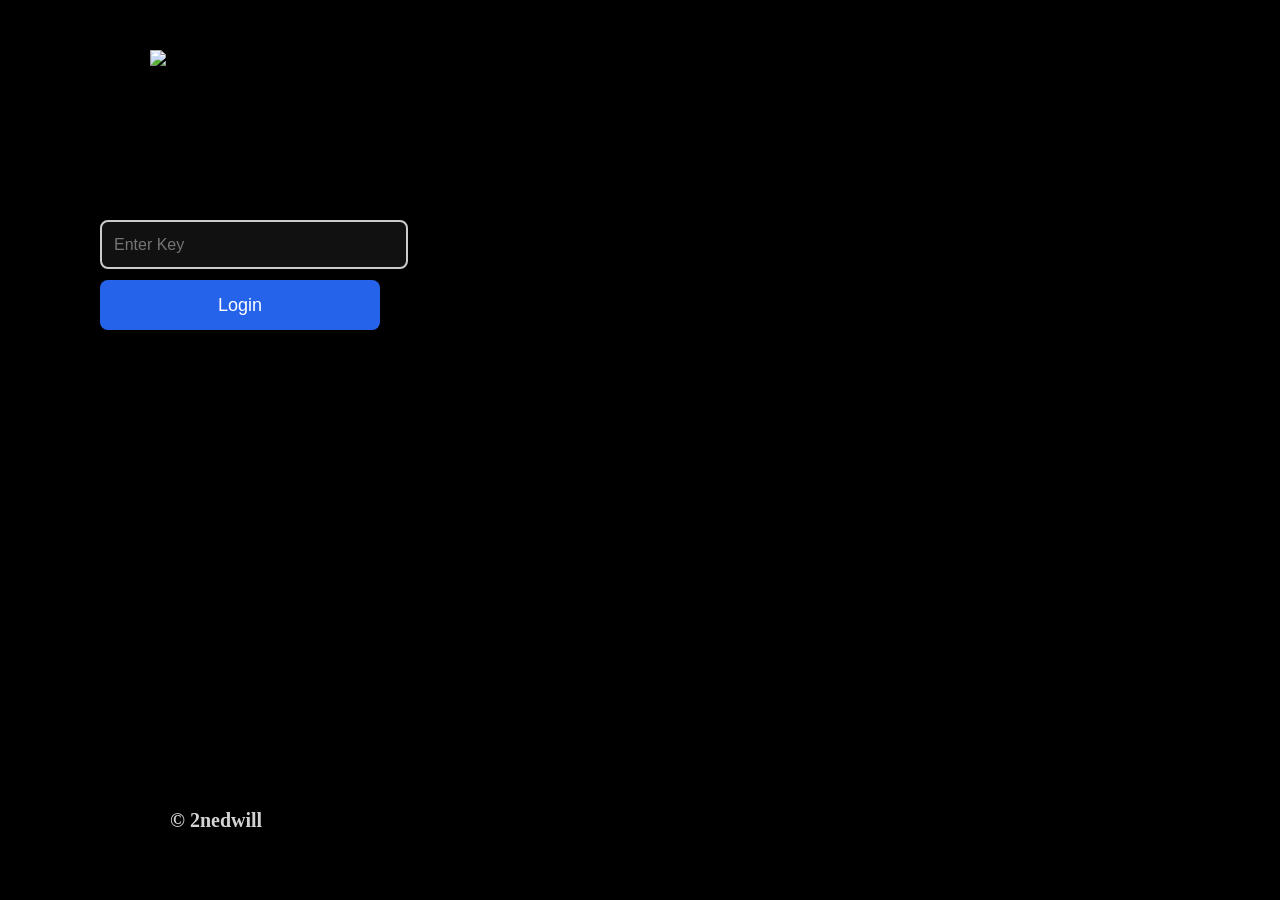
==== index.html @ afe7468e "login" ====
<!DOCTYPE html>
<html>
<head>
  <title>buat website</title>
  <style>
    /* Tambahan: warna teks input biar kelihatan di latar hitam */
    input {
      background: #111;
      color: white;
    }
  </style>
</head>
<body style="background-color: black; margin: 0;">

<!-- LOGO — TIDAK DIUBAH -->
<img 
  src="assets/images/logo.jpg" 
  alt="Logo"
  style="
    position: absolute;
    left: 150px;
    top: 50px;
    width: 150px;
    height: 150px;
    object-fit: contain;
  "
>

<!-- INPUT — TIDAK DIUBAH, cuma tambah id="inputKey" -->
<input 
  type="text"
  id="inputKey"
  placeholder="Enter Key"
  style="
    position: absolute;
    left: 100px;
    top: 220px;
    width: 280px;
    height: 45px;
    font-size: 16px;
    padding: 0 12px;
    border: 2px solid #ccc;
    border-radius: 8px;
    outline: none;
  "
>

<!-- BUTTON — TIDAK DIUBAH, cuma tambah onclick="cekKey()" -->
<button 
  type="button"
  onclick="cekKey()"
  style="
    position: absolute;
    left: 100px;
    top: 280px;
    width: 280px;
    height: 50px;
    font-size: 18px;
    background: #2563eb;
    color: white;
    border: none;
    border-radius: 8px;
    cursor: pointer;
  "
>
  Login
</button>

<!-- PESAN SALAH — TAMBAHAN BARU -->
<div 
  id="pesanSalah"
  style="
    position: absolute;
    left: 100px;
    top: 345px;
    color: #ff4d4d;
    font-size: 14px;
    display: none;
  "
>
 Key Wrong
</div>

<!-- FOOTER — TIDAK DIUBAH -->
<div 
  style="
    position: absolute;
    left: 170px;
    top: 800px;
    width: 250px;
    height: 40px;
    font-size: 20px;
    color: #D3D3D3;
    font-weight: bold;
    text-align: left;
    line-height: 40px;
  "
>
  © 2nedwill 
</div>

<!-- ============================================== -->
<!-- ✅ TAMBAHAN: JAVASCRIPT CEK KODE — TIDAK MENGUBAH YANG LAIN -->
<!-- ============================================== -->
<script>
// ============== UBAH KODE DI SINI ==============
const KODE_BENAR = "rangga"; // ← Ganti jadi kode kamu!
// ================================================

function cekKey() {
  const inputUser = document.getElementById('inputKey').value.trim();
  const pesanSalah = document.getElementById('pesanSalah');

  if (inputUser === KODE_BENAR) {
    // ✅ Benar → ke splash.html
    window.location.href = "splash.html";
  } else {
    // ❌ Salah → tampilkan pesan
    pesanSalah.style.display = 'block';
    setTimeout(() => {
      pesanSalah.style.display = 'none';
    }, 3000);
  }
}

// Bisa tekan Enter di keyboard
document.getElementById('inputKey').addEventListener('keypress', function(e) {
  if (e.key === 'Enter') cekKey();
});
</script>

</body>
</html>
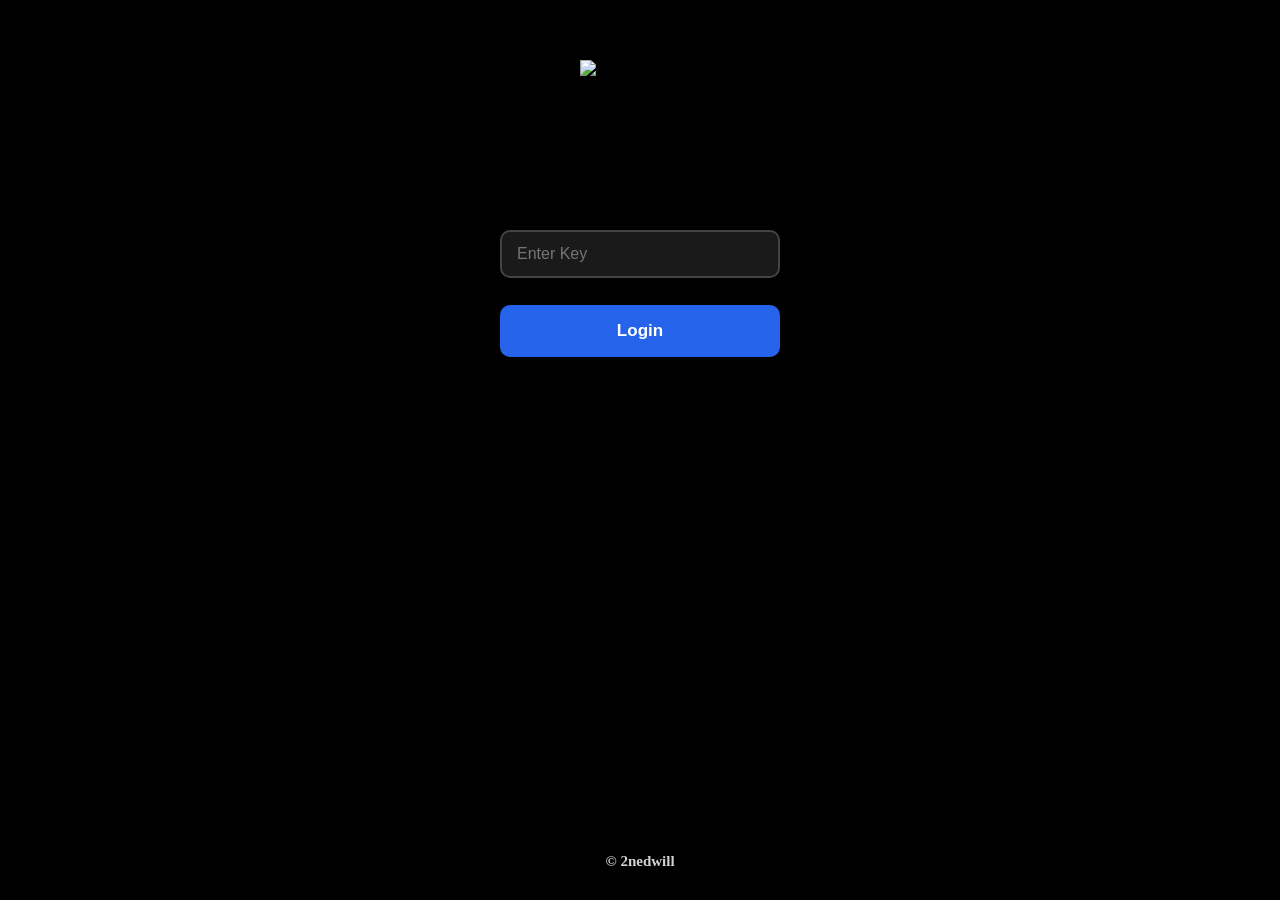
==== commit 476dc9ae: "login" ====
--- a/index.html
+++ b/index.html
@@ -2,120 +2,131 @@
 <html>
 <head>
   <title>buat website</title>
+  <meta charset="UTF-8">
+  <meta name="viewport" content="width=device-width, initial-scale=1.0, maximum-scale=1.0, user-scalable=no">
   <style>
-    /* Tambahan: warna teks input biar kelihatan di latar hitam */
+    * { margin: 0; padding: 0; box-sizing: border-box; }
+    html, body {
+      width: 100%;
+      height: 100%;
+      overflow: hidden;
+    }
     input {
       background: #111;
       color: white;
     }
   </style>
 </head>
-<body style="background-color: black; margin: 0;">
+<body style="background-color: black; margin: 0; width: 100%; height: 100%; position: relative;">
 
-<!-- LOGO — TIDAK DIUBAH -->
+<!-- LOGO — DIPERBAIKI POSISI TENGAH ATAS -->
 <img 
   src="assets/images/logo.jpg" 
   alt="Logo"
   style="
     position: absolute;
-    left: 150px;
-    top: 50px;
-    width: 150px;
-    height: 150px;
+    left: 50%;
+    top: 60px;
+    transform: translateX(-50%);
+    width: 120px;
+    height: 120px;
     object-fit: contain;
   "
 >
 
-<!-- INPUT — TIDAK DIUBAH, cuma tambah id="inputKey" -->
+<!-- INPUT — TENGAH, UKURAN RAPI -->
 <input 
   type="text"
   id="inputKey"
   placeholder="Enter Key"
   style="
     position: absolute;
-    left: 100px;
-    top: 220px;
+    left: 50%;
+    top: 230px;
+    transform: translateX(-50%);
     width: 280px;
-    height: 45px;
+    height: 48px;
     font-size: 16px;
-    padding: 0 12px;
-    border: 2px solid #ccc;
-    border-radius: 8px;
+    padding: 0 15px;
+    border: 2px solid #444;
+    border-radius: 10px;
     outline: none;
+    background: #1a1a1a;
+    color: white;
   "
 >
 
-<!-- BUTTON — TIDAK DIUBAH, cuma tambah onclick="cekKey()" -->
+<!-- BUTTON — TENGAH, UKURAN PAS -->
 <button 
   type="button"
   onclick="cekKey()"
   style="
     position: absolute;
-    left: 100px;
-    top: 280px;
+    left: 50%;
+    top: 305px;
+    transform: translateX(-50%);
     width: 280px;
-    height: 50px;
-    font-size: 18px;
+    height: 52px;
+    font-size: 17px;
     background: #2563eb;
     color: white;
     border: none;
-    border-radius: 8px;
+    border-radius: 10px;
     cursor: pointer;
+    font-weight: 600;
+    transition: transform 0.15s;
   "
+  onmousedown="this.style.transform='translateX(-50%) scale(0.97)'"
+  onmouseup="this.style.transform='translateX(-50%) scale(1)'"
+  onmouseout="this.style.transform='translateX(-50%) scale(1)'"
 >
   Login
 </button>
 
-<!-- PESAN SALAH — TAMBAHAN BARU -->
+<!-- PESAN SALAH — TENGAH -->
 <div 
   id="pesanSalah"
   style="
     position: absolute;
-    left: 100px;
-    top: 345px;
+    left: 50%;
+    top: 375px;
+    transform: translateX(-50%);
     color: #ff4d4d;
     font-size: 14px;
     display: none;
+    text-align: center;
   "
 >
- Key Wrong
+  Key Wrong
 </div>
 
-<!-- FOOTER — TIDAK DIUBAH -->
+<!-- FOOTER — TENGAH BAWAH -->
 <div 
   style="
     position: absolute;
-    left: 170px;
-    top: 800px;
-    width: 250px;
-    height: 40px;
-    font-size: 20px;
+    left: 50%;
+    bottom: 30px;
+    transform: translateX(-50%);
+    font-size: 15px;
     color: #D3D3D3;
     font-weight: bold;
-    text-align: left;
-    line-height: 40px;
+    text-align: center;
   "
 >
   © 2nedwill 
 </div>
 
-<!-- ============================================== -->
-<!-- ✅ TAMBAHAN: JAVASCRIPT CEK KODE — TIDAK MENGUBAH YANG LAIN -->
-<!-- ============================================== -->
+<!-- JAVASCRIPT — TETAP SAMA PERSIS -->
 <script>
-// ============== UBAH KODE DI SINI ==============
-const KODE_BENAR = "rangga"; // ← Ganti jadi kode kamu!
-// ================================================
+const KODE_BENAR = "rangga";
 
 function cekKey() {
   const inputUser = document.getElementById('inputKey').value.trim();
   const pesanSalah = document.getElementById('pesanSalah');
 
   if (inputUser === KODE_BENAR) {
-    // ✅ Benar → ke splash.html
     window.location.href = "splash.html";
   } else {
-    // ❌ Salah → tampilkan pesan
     pesanSalah.style.display = 'block';
     setTimeout(() => {
       pesanSalah.style.display = 'none';
@@ -123,7 +134,6 @@
   }
 }
 
-// Bisa tekan Enter di keyboard
 document.getElementById('inputKey').addEventListener('keypress', function(e) {
   if (e.key === 'Enter') cekKey();
 });
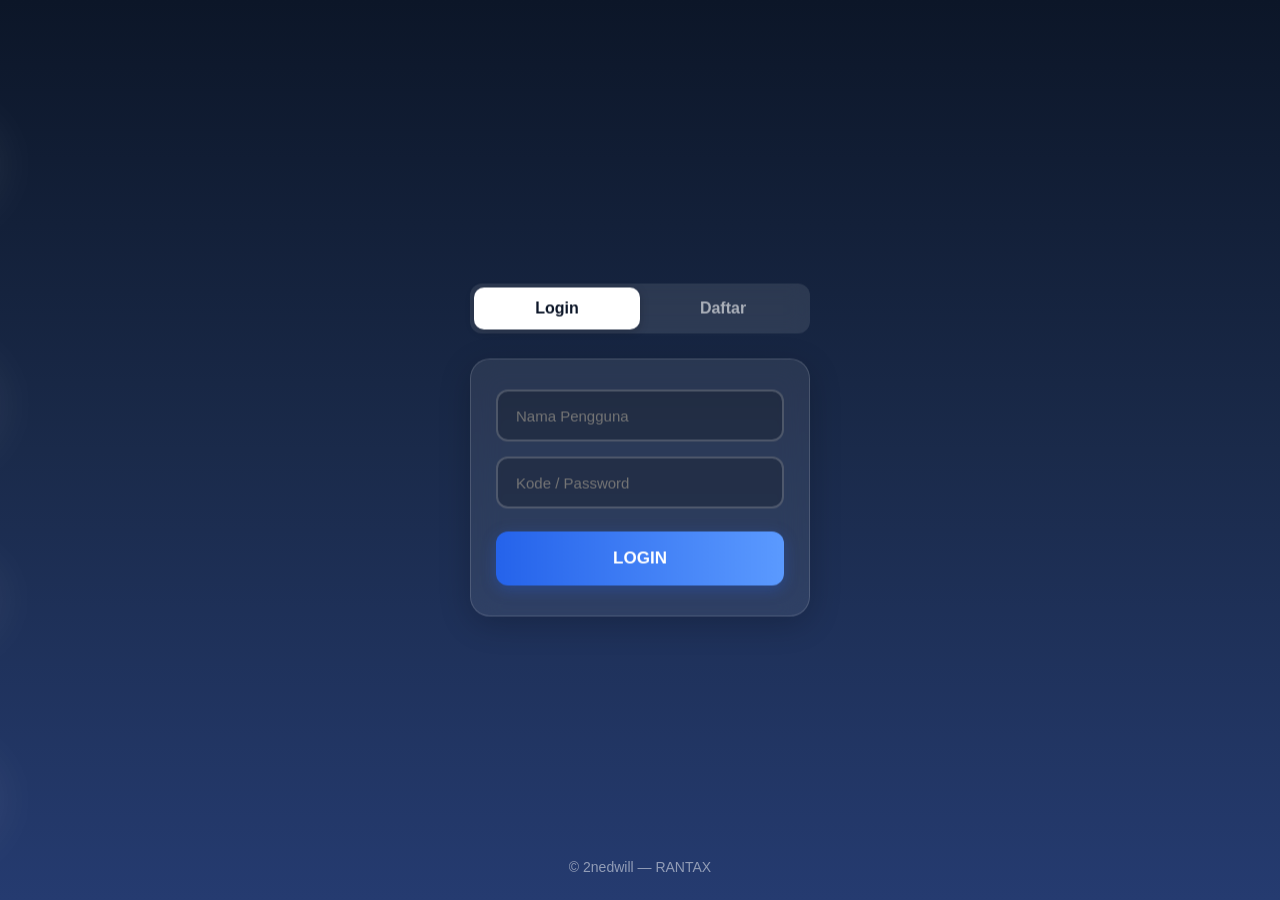
==== commit 26c97a81: "login" ====
--- a/index.html
+++ b/index.html
@@ -1,142 +1,228 @@
 <!DOCTYPE html>
 <html>
 <head>
-  <title>buat website</title>
+  <title>RANTAX — Login & Daftar</title>
   <meta charset="UTF-8">
   <meta name="viewport" content="width=device-width, initial-scale=1.0, maximum-scale=1.0, user-scalable=no">
   <style>
-    * { margin: 0; padding: 0; box-sizing: border-box; }
-    html, body {
-      width: 100%;
-      height: 100%;
-      overflow: hidden;
-    }
-    input {
-      background: #111;
-      color: white;
+    * { margin: 0; padding: 0; box-sizing: border-box; font-family: sans-serif; }
+    html, body { width: 100%; height: 100%; overflow: hidden; position: relative; }
+
+    /* ===== LATAR BELAKANG — AWAN BERGERAK ===== */
+    .awan-latar {
+      position: fixed; top: 0; left: 0; width: 100%; height: 100%;
+      background: linear-gradient(180deg, #0c1628 0%, #1a2a4a 50%, #253b70 100%);
+      z-index: 0;
+    }
+    .awan {
+      position: absolute; background: rgba(255,255,255,0.08);
+      border-radius: 50%; filter: blur(25px);
+      animation: gerakAwan linear infinite;
+    }
+    .awan:nth-child(1) { width: 300px; height: 150px; top: 10%; left: -300px; animation-duration: 25s; }
+    .awan:nth-child(2) { width: 400px; height: 180px; top: 35%; left: -400px; animation-duration: 35s; animation-delay: 5s; }
+    .awan:nth-child(3) { width: 250px; height: 120px; top: 60%; left: -250px; animation-duration: 20s; animation-delay: 10s; }
+    .awan:nth-child(4) { width: 350px; height: 160px; top: 80%; left: -350px; animation-duration: 30s; animation-delay: 15s; }
+    @keyframes gerakAwan {
+      0% { transform: translateX(0); }
+      100% { transform: translateX(calc(100vw + 500px)); }
+    }
+
+    /* ===== KOTAK UTAMA ===== */
+    .container {
+      position: absolute; left: 50%; top: 50%;
+      transform: translate(-50%, -50%); width: 340px; z-index: 10;
+    }
+
+    /* ===== TAB NAVIGASI ===== */
+    .tab-wrapper {
+      display: flex; background: rgba(255,255,255,0.1);
+      border-radius: 12px; margin-bottom: 25px; padding: 4px;
+      backdrop-filter: blur(10px);
+    }
+    .tab-btn {
+      flex: 1; padding: 12px; text-align: center;
+      color: rgba(255,255,255,0.6); font-size: 16px; font-weight: 600;
+      border-radius: 10px; cursor: pointer; transition: all 0.3s ease;
+      border: none; background: transparent;
+    }
+    .tab-btn.active { background: white; color: #0c1628; box-shadow: 0 2px 10px rgba(0,0,0,0.2); }
+    .tab-btn:active { transform: scale(0.96); }
+
+    /* ===== FORM ===== */
+    .form-box {
+      background: rgba(255,255,255,0.08); border-radius: 20px;
+      padding: 30px 25px; backdrop-filter: blur(15px);
+      border: 1px solid rgba(255,255,255,0.15);
+      box-shadow: 0 8px 32px rgba(0,0,0,0.2);
+    }
+    .form { display: none; animation: masuk 0.3s ease; }
+    .form.active { display: block; }
+    @keyframes masuk {
+      from { opacity: 0; transform: translateY(10px); }
+      to { opacity: 1; transform: translateY(0); }
+    }
+
+    /* ===== TOMBOL BACK ===== */
+    .btn-back {
+      position: absolute; top: -5px; left: -5px;
+      background: rgba(255,255,255,0.1); border: none; color: white;
+      width: 36px; height: 36px; border-radius: 50%; font-size: 18px;
+      cursor: pointer; display: none; align-items: center; justify-content: center;
+      transition: all 0.2s;
+    }
+    .btn-back.show { display: flex; }
+    .btn-back:active { transform: scale(0.9); background: rgba(255,255,255,0.2); }
+
+    /* ===== INPUT ===== */
+    .input-field {
+      width: 100%; height: 52px; margin-bottom: 15px;
+      padding: 0 18px; border: 2px solid rgba(255,255,255,0.2);
+      border-radius: 12px; background: rgba(0,0,0,0.2);
+      color: white; font-size: 15px; outline: none;
+      transition: all 0.25s;
+    }
+    .input-field:focus { border-color: #5b9aff; background: rgba(91,154,255,0.1); }
+
+    /* ===== TOMBOL UTAMA ===== */
+    .btn-action {
+      width: 100%; height: 54px; margin-top: 8px; border: none;
+      border-radius: 12px; font-size: 17px; font-weight: 700;
+      color: white; background: linear-gradient(90deg, #2563eb, #5b9aff);
+      cursor: pointer; transition: all 0.15s ease;
+      box-shadow: 0 4px 15px rgba(37,99,235,0.3);
+    }
+    .btn-action:active { transform: scale(0.97); box-shadow: 0 2px 8px rgba(37,99,235,0.2); }
+
+    /* ===== PESAN ===== */
+    .pesan { margin-top: 15px; font-size: 14px; text-align: center; display: none; }
+    .pesan.salah { color: #ff6b6b; display: block; }
+    .pesan.benar { color: #4ade80; display: block; }
+
+    /* ===== FOOTER ===== */
+    .footer {
+      position: absolute; left: 50%; bottom: 25px;
+      transform: translateX(-50%); font-size: 14px;
+      color: rgba(255,255,255,0.5); z-index: 10;
     }
   </style>
 </head>
-<body style="background-color: black; margin: 0; width: 100%; height: 100%; position: relative;">
-
-<!-- LOGO — DIPERBAIKI POSISI TENGAH ATAS -->
-<img 
-  src="assets/images/logo.jpg" 
-  alt="Logo"
-  style="
-    position: absolute;
-    left: 50%;
-    top: 60px;
-    transform: translateX(-50%);
-    width: 120px;
-    height: 120px;
-    object-fit: contain;
-  "
->
-
-<!-- INPUT — TENGAH, UKURAN RAPI -->
-<input 
-  type="text"
-  id="inputKey"
-  placeholder="Enter Key"
-  style="
-    position: absolute;
-    left: 50%;
-    top: 230px;
-    transform: translateX(-50%);
-    width: 280px;
-    height: 48px;
-    font-size: 16px;
-    padding: 0 15px;
-    border: 2px solid #444;
-    border-radius: 10px;
-    outline: none;
-    background: #1a1a1a;
-    color: white;
-  "
->
-
-<!-- BUTTON — TENGAH, UKURAN PAS -->
-<button 
-  type="button"
-  onclick="cekKey()"
-  style="
-    position: absolute;
-    left: 50%;
-    top: 305px;
-    transform: translateX(-50%);
-    width: 280px;
-    height: 52px;
-    font-size: 17px;
-    background: #2563eb;
-    color: white;
-    border: none;
-    border-radius: 10px;
-    cursor: pointer;
-    font-weight: 600;
-    transition: transform 0.15s;
-  "
-  onmousedown="this.style.transform='translateX(-50%) scale(0.97)'"
-  onmouseup="this.style.transform='translateX(-50%) scale(1)'"
-  onmouseout="this.style.transform='translateX(-50%) scale(1)'"
->
-  Login
-</button>
-
-<!-- PESAN SALAH — TENGAH -->
-<div 
-  id="pesanSalah"
-  style="
-    position: absolute;
-    left: 50%;
-    top: 375px;
-    transform: translateX(-50%);
-    color: #ff4d4d;
-    font-size: 14px;
-    display: none;
-    text-align: center;
-  "
->
-  Key Wrong
+<body>
+
+<div class="awan-latar">
+  <div class="awan"></div><div class="awan"></div><div class="awan"></div><div class="awan"></div>
 </div>
 
-<!-- FOOTER — TENGAH BAWAH -->
-<div 
-  style="
-    position: absolute;
-    left: 50%;
-    bottom: 30px;
-    transform: translateX(-50%);
-    font-size: 15px;
-    color: #D3D3D3;
-    font-weight: bold;
-    text-align: center;
-  "
->
-  © 2nedwill 
+<div class="container">
+  <div class="tab-wrapper">
+    <button class="tab-btn active" onclick="bukaTab('login')" id="tabLogin">Login</button>
+    <button class="tab-btn" onclick="bukaTab('daftar')" id="tabDaftar">Daftar</button>
+  </div>
+
+  <div class="form-box" style="position: relative;">
+    <button class="btn-back" id="btnBack" onclick="kembaliKeTab()">←</button>
+
+    <div class="form active" id="formLogin">
+      <input type="text" id="inputKey" placeholder="Nama Pengguna" class="input-field">
+      <input type="password" id="inputPass" placeholder="Kode / Password" class="input-field">
+      <button class="btn-action" onclick="cekKey()">LOGIN</button>
+      <div class="pesan" id="pesanLogin"></div>
+    </div>
+
+    <div class="form" id="formDaftar">
+      <input type="text" id="userDaftar" placeholder="Username Baru" class="input-field">
+      <input type="password" id="passDaftar" placeholder="Kode Baru" class="input-field">
+      <button class="btn-action" onclick="simpanAkun()">DAFTAR</button>
+      <div class="pesan" id="pesanDaftar"></div>
+    </div>
+  </div>
 </div>
 
-<!-- JAVASCRIPT — TETAP SAMA PERSIS -->
+<div class="footer">© 2nedwill — RANTAX</div>
+
 <script>
-const KODE_BENAR = "rangga";
-
+const KODE_ADMIN = "rangga";
+const NAMA_ADMIN = "rangga";
+
+// Baca akun tersimpan
+function bacaAkun() {
+  const data = localStorage.getItem('akunRantax');
+  return data ? JSON.parse(data) : { username: "", kode: "" };
+}
+// Simpan akun
+function simpanDataAkun(user, kode) {
+  localStorage.setItem('akunRantax', JSON.stringify({ username: user, kode: kode }));
+}
+
+function bukaTab(namaTab) {
+  document.querySelectorAll('.tab-btn').forEach(t => t.classList.remove('active'));
+  document.querySelectorAll('.form').forEach(f => f.classList.remove('active'));
+  document.getElementById('btnBack').classList.remove('show');
+  if (namaTab === 'login') {
+    document.getElementById('tabLogin').classList.add('active');
+    document.getElementById('formLogin').classList.add('active');
+  } else {
+    document.getElementById('tabDaftar').classList.add('active');
+    document.getElementById('formDaftar').classList.add('active');
+    document.getElementById('btnBack').classList.add('show');
+  }
+  hilangkanPesan();
+}
+function kembaliKeTab() { bukaTab('login'); }
+
+// CEK LOGIN → SIMPAN NAMA → KE SPLASH.HTML
 function cekKey() {
-  const inputUser = document.getElementById('inputKey').value.trim();
-  const pesanSalah = document.getElementById('pesanSalah');
-
-  if (inputUser === KODE_BENAR) {
-    window.location.href = "splash.html";
+  const namaUser = document.getElementById('inputKey').value.trim();
+  const kodeUser = document.getElementById('inputPass').value.trim();
+  const pesan = document.getElementById('pesanLogin');
+  const akunTersimpan = bacaAkun();
+
+  const loginBerhasil = 
+    (namaUser === NAMA_ADMIN && kodeUser === KODE_ADMIN) || 
+    (akunTersimpan.username && namaUser === akunTersimpan.username && kodeUser === akunTersimpan.kode);
+
+  if (loginBerhasil) {
+    localStorage.setItem('namaAkun', namaUser); // ← SIMPAN NAMA UNTUK DASHBOARD
+    pesan.className = 'pesan benar';
+    pesan.textContent = '✅ Berhasil Masuk!';
+    setTimeout(() => {
+      window.location.href = "splash.html"; // ← KE SPLASH DULU
+    }, 1000);
   } else {
-    pesanSalah.style.display = 'block';
-    setTimeout(() => {
-      pesanSalah.style.display = 'none';
-    }, 3000);
+    pesan.className = 'pesan salah';
+    pesan.textContent = '❌ Nama atau Kode Salah!';
+    setTimeout(() => pesan.classList.remove('salah'), 3000);
   }
 }
 
-document.getElementById('inputKey').addEventListener('keypress', function(e) {
-  if (e.key === 'Enter') cekKey();
-});
+// DAFTAR AKUN BARU
+function simpanAkun() {
+  const user = document.getElementById('userDaftar').value.trim();
+  const kode = document.getElementById('passDaftar').value.trim();
+  const pesan = document.getElementById('pesanDaftar');
+
+  if (!user || !kode) { pesan.className = 'pesan salah'; pesan.textContent = '❌ Isi semua kolom!'; return; }
+  if (user.length < 2) { pesan.className = 'pesan salah'; pesan.textContent = '❌ Nama minimal 2 karakter!'; return; }
+  if (kode.length < 3) { pesan.className = 'pesan salah'; pesan.textContent = '❌ Kode minimal 3 karakter!'; return; }
+  if (user.toLowerCase() === NAMA_ADMIN.toLowerCase()) { pesan.className = 'pesan salah'; pesan.textContent = '❌ Nama ini sudah dipakai!'; return; }
+
+  simpanDataAkun(user, kode);
+  pesan.className = 'pesan benar';
+  pesan.textContent = '✅ Berhasil Daftar! Silakan Login.';
+  setTimeout(() => {
+    document.getElementById('userDaftar').value = '';
+    document.getElementById('passDaftar').value = '';
+    bukaTab('login');
+  }, 1500);
+}
+
+function hilangkanPesan() {
+  document.querySelectorAll('.pesan').forEach(p => { p.classList.remove('salah', 'benar'); p.textContent = ''; });
+}
+
+// Enter untuk login
+document.getElementById('inputKey').addEventListener('keypress', e => { if (e.key === 'Enter') document.getElementById('inputPass').focus(); });
+document.getElementById('inputPass').addEventListener('keypress', e => { if (e.key === 'Enter') cekKey(); });
 </script>
 
 </body>
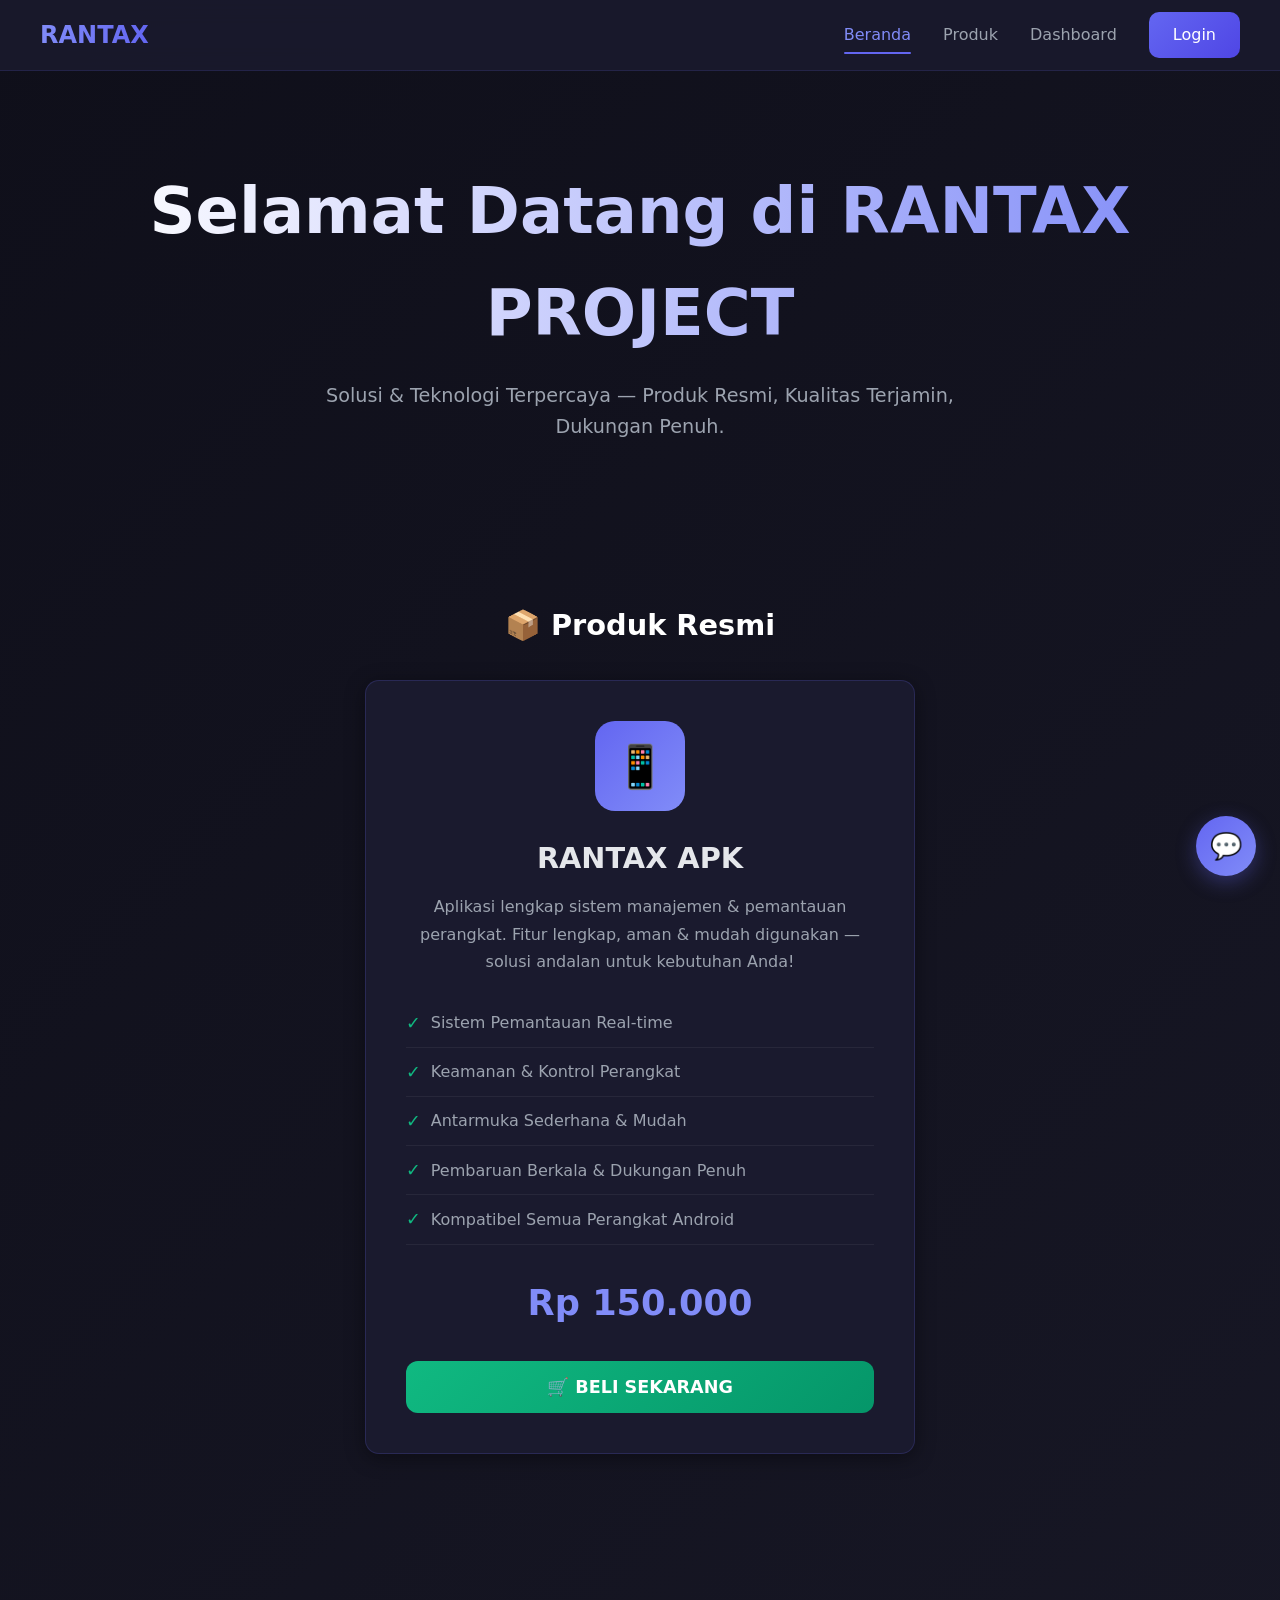
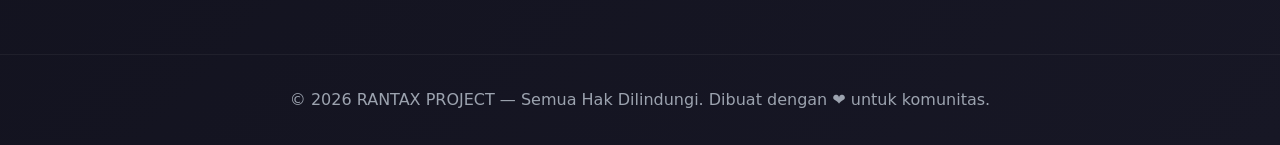
==== commit 66cf6558: "index.html" ====
--- a/index.html
+++ b/index.html
@@ -1,229 +1,161 @@
 <!DOCTYPE html>
-<html>
+<html lang="id">
 <head>
-  <title>RANTAX — Login & Daftar</title>
   <meta charset="UTF-8">
-  <meta name="viewport" content="width=device-width, initial-scale=1.0, maximum-scale=1.0, user-scalable=no">
-  <style>
-    * { margin: 0; padding: 0; box-sizing: border-box; font-family: sans-serif; }
-    html, body { width: 100%; height: 100%; overflow: hidden; position: relative; }
-
-    /* ===== LATAR BELAKANG — AWAN BERGERAK ===== */
-    .awan-latar {
-      position: fixed; top: 0; left: 0; width: 100%; height: 100%;
-      background: linear-gradient(180deg, #0c1628 0%, #1a2a4a 50%, #253b70 100%);
-      z-index: 0;
-    }
-    .awan {
-      position: absolute; background: rgba(255,255,255,0.08);
-      border-radius: 50%; filter: blur(25px);
-      animation: gerakAwan linear infinite;
-    }
-    .awan:nth-child(1) { width: 300px; height: 150px; top: 10%; left: -300px; animation-duration: 25s; }
-    .awan:nth-child(2) { width: 400px; height: 180px; top: 35%; left: -400px; animation-duration: 35s; animation-delay: 5s; }
-    .awan:nth-child(3) { width: 250px; height: 120px; top: 60%; left: -250px; animation-duration: 20s; animation-delay: 10s; }
-    .awan:nth-child(4) { width: 350px; height: 160px; top: 80%; left: -350px; animation-duration: 30s; animation-delay: 15s; }
-    @keyframes gerakAwan {
-      0% { transform: translateX(0); }
-      100% { transform: translateX(calc(100vw + 500px)); }
-    }
-
-    /* ===== KOTAK UTAMA ===== */
-    .container {
-      position: absolute; left: 50%; top: 50%;
-      transform: translate(-50%, -50%); width: 340px; z-index: 10;
-    }
-
-    /* ===== TAB NAVIGASI ===== */
-    .tab-wrapper {
-      display: flex; background: rgba(255,255,255,0.1);
-      border-radius: 12px; margin-bottom: 25px; padding: 4px;
-      backdrop-filter: blur(10px);
-    }
-    .tab-btn {
-      flex: 1; padding: 12px; text-align: center;
-      color: rgba(255,255,255,0.6); font-size: 16px; font-weight: 600;
-      border-radius: 10px; cursor: pointer; transition: all 0.3s ease;
-      border: none; background: transparent;
-    }
-    .tab-btn.active { background: white; color: #0c1628; box-shadow: 0 2px 10px rgba(0,0,0,0.2); }
-    .tab-btn:active { transform: scale(0.96); }
-
-    /* ===== FORM ===== */
-    .form-box {
-      background: rgba(255,255,255,0.08); border-radius: 20px;
-      padding: 30px 25px; backdrop-filter: blur(15px);
-      border: 1px solid rgba(255,255,255,0.15);
-      box-shadow: 0 8px 32px rgba(0,0,0,0.2);
-    }
-    .form { display: none; animation: masuk 0.3s ease; }
-    .form.active { display: block; }
-    @keyframes masuk {
-      from { opacity: 0; transform: translateY(10px); }
-      to { opacity: 1; transform: translateY(0); }
-    }
-
-    /* ===== TOMBOL BACK ===== */
-    .btn-back {
-      position: absolute; top: -5px; left: -5px;
-      background: rgba(255,255,255,0.1); border: none; color: white;
-      width: 36px; height: 36px; border-radius: 50%; font-size: 18px;
-      cursor: pointer; display: none; align-items: center; justify-content: center;
-      transition: all 0.2s;
-    }
-    .btn-back.show { display: flex; }
-    .btn-back:active { transform: scale(0.9); background: rgba(255,255,255,0.2); }
-
-    /* ===== INPUT ===== */
-    .input-field {
-      width: 100%; height: 52px; margin-bottom: 15px;
-      padding: 0 18px; border: 2px solid rgba(255,255,255,0.2);
-      border-radius: 12px; background: rgba(0,0,0,0.2);
-      color: white; font-size: 15px; outline: none;
-      transition: all 0.25s;
-    }
-    .input-field:focus { border-color: #5b9aff; background: rgba(91,154,255,0.1); }
-
-    /* ===== TOMBOL UTAMA ===== */
-    .btn-action {
-      width: 100%; height: 54px; margin-top: 8px; border: none;
-      border-radius: 12px; font-size: 17px; font-weight: 700;
-      color: white; background: linear-gradient(90deg, #2563eb, #5b9aff);
-      cursor: pointer; transition: all 0.15s ease;
-      box-shadow: 0 4px 15px rgba(37,99,235,0.3);
-    }
-    .btn-action:active { transform: scale(0.97); box-shadow: 0 2px 8px rgba(37,99,235,0.2); }
-
-    /* ===== PESAN ===== */
-    .pesan { margin-top: 15px; font-size: 14px; text-align: center; display: none; }
-    .pesan.salah { color: #ff6b6b; display: block; }
-    .pesan.benar { color: #4ade80; display: block; }
-
-    /* ===== FOOTER ===== */
-    .footer {
-      position: absolute; left: 50%; bottom: 25px;
-      transform: translateX(-50%); font-size: 14px;
-      color: rgba(255,255,255,0.5); z-index: 10;
-    }
-  </style>
+  <meta name="viewport" content="width=device-width, initial-scale=1.0">
+  <title>RANTAX PROJECT — Toko Resmi</title>
+  <link rel="stylesheet" href="style.css">
 </head>
 <body>
 
-<div class="awan-latar">
-  <div class="awan"></div><div class="awan"></div><div class="awan"></div><div class="awan"></div>
+<!-- ==============================================
+   NAVIGASI BAR ATAS
+============================================== -->
+<nav>
+  <div class="nav-container">
+    <a href="#" class="logo" onclick="bukaHalaman('beranda')">RANTAX</a>
+    <div class="nav-links">
+      <a href="#beranda" class="nav-link aktif" data-halaman="beranda">Beranda</a>
+      <a href="#produk" class="nav-link" data-halaman="beranda">Produk</a>
+      <a href="#dashboard" class="nav-link" data-halaman="dashboard">Dashboard</a>
+      <a href="#login" class="btn-login nav-link" data-halaman="login">Login</a>
+    </div>
+  </div>
+</nav>
+
+<!-- ==============================================
+   KONTEN UTAMA — BERANDA
+============================================== -->
+<main id="halaman-beranda" class="halaman aktif">
+  <section class="hero">
+    <h1>Selamat Datang di RANTAX PROJECT</h1>
+    <p>Solusi & Teknologi Terpercaya — Produk Resmi, Kualitas Terjamin, Dukungan Penuh.</p>
+  </section>
+
+  <!-- ==============================================
+     PRODUK — HANYA RANTAX APK
+  ============================================== -->
+  <section class="produk-section" id="produk">
+    <h2 class="section-title">📦 Produk Resmi</h2>
+    
+    <div class="produk-card">
+      <div class="produk-icon">📱</div>
+      <h2>RANTAX APK</h2>
+      <p class="produk-desc">Aplikasi lengkap sistem manajemen & pemantauan perangkat. Fitur lengkap, aman & mudah digunakan — solusi andalan untuk kebutuhan Anda!</p>
+      
+      <ul class="produk-fitur">
+        <li>Sistem Pemantauan Real-time</li>
+        <li>Keamanan & Kontrol Perangkat</li>
+        <li>Antarmuka Sederhana & Mudah</li>
+        <li>Pembaruan Berkala & Dukungan Penuh</li>
+        <li>Kompatibel Semua Perangkat Android</li>
+      </ul>
+      
+      <p class="harga">Rp 150.000</p>
+      
+      <a href="https://AM123266" target="_blank" rel="noopener noreferrer">
+        <button class="btn-beli">🛒 BELI SEKARANG</button>
+      </a>
+    </div>
+  </section>
+</main>
+
+<!-- ==============================================
+   HALAMAN LOGIN
+============================================== -->
+<div id="halaman-login" class="halaman">
+  <main>
+    <div class="form-kotak">
+      <h2>🔐 Masuk ke Akun</h2>
+      <form id="formLogin">
+        <div class="form-grup">
+          <label for="login-email">Alamat Email</label>
+          <input type="email" id="login-email" placeholder="email@contoh.com" required>
+        </div>
+        <div class="form-grup">
+          <label for="login-sandi">Kata Sandi</label>
+          <input type="password" id="login-sandi" placeholder="Masukkan kata sandi" required>
+        </div>
+        <button type="submit" class="btn-penuh">MASUK KE AKUN</button>
+      </form>
+    </div>
+  </main>
 </div>
 
-<div class="container">
-  <div class="tab-wrapper">
-    <button class="tab-btn active" onclick="bukaTab('login')" id="tabLogin">Login</button>
-    <button class="tab-btn" onclick="bukaTab('daftar')" id="tabDaftar">Daftar</button>
-  </div>
-
-  <div class="form-box" style="position: relative;">
-    <button class="btn-back" id="btnBack" onclick="kembaliKeTab()">←</button>
-
-    <div class="form active" id="formLogin">
-      <input type="text" id="inputKey" placeholder="Nama Pengguna" class="input-field">
-      <input type="password" id="inputPass" placeholder="Kode / Password" class="input-field">
-      <button class="btn-action" onclick="cekKey()">LOGIN</button>
-      <div class="pesan" id="pesanLogin"></div>
+<!-- ==============================================
+   HALAMAN DASHBOARD
+============================================== -->
+<div id="halaman-dashboard" class="halaman">
+  <main>
+    <h1 style="text-align:center; margin-bottom:40px;">👋 Selamat Datang di Dashboard</h1>
+    
+    <div class="grid-dashboard">
+      <div class="stat-kartu">
+        <h4>Status Akun</h4>
+        <div class="nilai" id="status-akun">—</div>
+      </div>
+      <div class="stat-kartu">
+        <h4>Produk Dimiliki</h4>
+        <div class="nilai">1</div>
+      </div>
+      <div class="stat-kartu">
+        <h4>Pembelian</h4>
+        <div class="nilai">Rp 150.000</div>
+      </div>
+      <div class="stat-kartu">
+        <h4>Terakhir Aktif</h4>
+        <div class="nilai" id="terakhir-aktif">—</div>
+      </div>
     </div>
 
-    <div class="form" id="formDaftar">
-      <input type="text" id="userDaftar" placeholder="Username Baru" class="input-field">
-      <input type="password" id="passDaftar" placeholder="Kode Baru" class="input-field">
-      <button class="btn-action" onclick="simpanAkun()">DAFTAR</button>
-      <div class="pesan" id="pesanDaftar"></div>
+    <div class="dashboard-kartu">
+      <h3>📋 Informasi Akun & Produk</h3>
+      <p>✅ Anda telah memiliki akses penuh ke <strong>RANTAX APK</strong>. Semua pembaruan & dukungan tersedia untuk akun Anda.</p>
+      <br>
+      <p>📞 Jika butuh bantuan atau ada pertanyaan — hubungi kami lewat tombol di bawah atau buka halaman Pembelian Resmi:</p>
+      <br>
+      <a href="https://AM123266" target="_blank" rel="noopener noreferrer">
+        <button class="btn-penuh">🔗 Buka Halaman Resmi & Dukungan</button>
+      </a>
+    </div>
+  </main>
+</div>
+
+<!-- ==============================================
+   CHAT — AI & GLOBAL CHAT DI POJOK KANAN BAWAH
+============================================== -->
+<div class="chat-container">
+  <button class="btn-chat-buka" id="btnChatToggle">💬</button>
+  
+  <div class="chat-kotak" id="kotakChat">
+    <div class="chat-header">
+      <h3>💬 Obrolan</h3>
+      <button id="btnTutupChat" style="background:none; color:white; font-size:1.3rem; padding:0; width:28px; height:28px;">×</button>
+    </div>
+    
+    <div class="chat-tab">
+      <button class="tab-ai aktif" data-tab="ai">🤖 AI Bantuan</button>
+      <button class="tab-global" data-tab="global">🌐 Global Chat</button>
+    </div>
+    
+    <div class="chat-pesan-area" id="areaPesan">
+      <!-- Pesan-pesan muncul di sini -->
+    </div>
+    
+    <div class="chat-input-bar">
+      <input type="text" id="inputPesan" placeholder="Ketik pesanmu...">
+      <button id="btnKirimPesan">➤</button>
     </div>
   </div>
 </div>
 
-<div class="footer">© 2nedwill — RANTAX</div>
+<!-- ==============================================
+   KAKI HALAMAN
+============================================== -->
+<footer>
+  <p>© 2026 RANTAX PROJECT — Semua Hak Dilindungi. Dibuat dengan ❤️ untuk komunitas.</p>
+</footer>
 
-<script>
-const KODE_ADMIN = "rangga";
-const NAMA_ADMIN = "rangga";
-
-// Baca akun tersimpan
-function bacaAkun() {
-  const data = localStorage.getItem('akunRantax');
-  return data ? JSON.parse(data) : { username: "", kode: "" };
-}
-// Simpan akun
-function simpanDataAkun(user, kode) {
-  localStorage.setItem('akunRantax', JSON.stringify({ username: user, kode: kode }));
-}
-
-function bukaTab(namaTab) {
-  document.querySelectorAll('.tab-btn').forEach(t => t.classList.remove('active'));
-  document.querySelectorAll('.form').forEach(f => f.classList.remove('active'));
-  document.getElementById('btnBack').classList.remove('show');
-  if (namaTab === 'login') {
-    document.getElementById('tabLogin').classList.add('active');
-    document.getElementById('formLogin').classList.add('active');
-  } else {
-    document.getElementById('tabDaftar').classList.add('active');
-    document.getElementById('formDaftar').classList.add('active');
-    document.getElementById('btnBack').classList.add('show');
-  }
-  hilangkanPesan();
-}
-function kembaliKeTab() { bukaTab('login'); }
-
-// CEK LOGIN → SIMPAN NAMA → KE SPLASH.HTML
-function cekKey() {
-  const namaUser = document.getElementById('inputKey').value.trim();
-  const kodeUser = document.getElementById('inputPass').value.trim();
-  const pesan = document.getElementById('pesanLogin');
-  const akunTersimpan = bacaAkun();
-
-  const loginBerhasil = 
-    (namaUser === NAMA_ADMIN && kodeUser === KODE_ADMIN) || 
-    (akunTersimpan.username && namaUser === akunTersimpan.username && kodeUser === akunTersimpan.kode);
-
-  if (loginBerhasil) {
-    localStorage.setItem('namaAkun', namaUser); // ← SIMPAN NAMA UNTUK DASHBOARD
-    pesan.className = 'pesan benar';
-    pesan.textContent = '✅ Berhasil Masuk!';
-    setTimeout(() => {
-      window.location.href = "splash.html"; // ← KE SPLASH DULU
-    }, 1000);
-  } else {
-    pesan.className = 'pesan salah';
-    pesan.textContent = '❌ Nama atau Kode Salah!';
-    setTimeout(() => pesan.classList.remove('salah'), 3000);
-  }
-}
-
-// DAFTAR AKUN BARU
-function simpanAkun() {
-  const user = document.getElementById('userDaftar').value.trim();
-  const kode = document.getElementById('passDaftar').value.trim();
-  const pesan = document.getElementById('pesanDaftar');
-
-  if (!user || !kode) { pesan.className = 'pesan salah'; pesan.textContent = '❌ Isi semua kolom!'; return; }
-  if (user.length < 2) { pesan.className = 'pesan salah'; pesan.textContent = '❌ Nama minimal 2 karakter!'; return; }
-  if (kode.length < 3) { pesan.className = 'pesan salah'; pesan.textContent = '❌ Kode minimal 3 karakter!'; return; }
-  if (user.toLowerCase() === NAMA_ADMIN.toLowerCase()) { pesan.className = 'pesan salah'; pesan.textContent = '❌ Nama ini sudah dipakai!'; return; }
-
-  simpanDataAkun(user, kode);
-  pesan.className = 'pesan benar';
-  pesan.textContent = '✅ Berhasil Daftar! Silakan Login.';
-  setTimeout(() => {
-    document.getElementById('userDaftar').value = '';
-    document.getElementById('passDaftar').value = '';
-    bukaTab('login');
-  }, 1500);
-}
-
-function hilangkanPesan() {
-  document.querySelectorAll('.pesan').forEach(p => { p.classList.remove('salah', 'benar'); p.textContent = ''; });
-}
-
-// Enter untuk login
-document.getElementById('inputKey').addEventListener('keypress', e => { if (e.key === 'Enter') document.getElementById('inputPass').focus(); });
-document.getElementById('inputPass').addEventListener('keypress', e => { if (e.key === 'Enter') cekKey(); });
-</script>
-
+<script src="script.js"></script>
 </body>
 </html>
--- a/style.css
+++ b/style.css
@@ -0,0 +1,543 @@
+/* ==============================================
+   RANTAX PROJECT — Style Utama
+   Desain Gelap • Kontras Lembut • Tidak Menyilaukan
+============================================== */
+:root {
+  --hitam-utama: #0F0F1A;
+  --hitam-lembut: #1A1A2E;
+  --ungu-gelap: #2E2E4A;
+  --ungu-utama: #6366F1;
+  --ungu-terang: #818CF8;
+  --teks-putih: #E5E7EB;
+  --teks-abu: #9CA3AF;
+  --sukses: #10B981;
+  --peringatan: #F59E0B;
+  --merah: #EF4444;
+  --bayangan: 0 4px 20px rgba(0,0,0,0.4);
+  --sudut-bulat: 14px;
+  --transisi: all 0.3s ease;
+}
+
+* {
+  margin: 0;
+  padding: 0;
+  box-sizing: border-box;
+  font-family: 'Segoe UI', system-ui, -apple-system, sans-serif;
+}
+
+body {
+  background: linear-gradient(135deg, var(--hitam-utama), #171725);
+  color: var(--teks-putih);
+  min-height: 100vh;
+  line-height: 1.6;
+}
+
+a {
+  text-decoration: none;
+  color: inherit;
+}
+
+button {
+  cursor: pointer;
+  border: none;
+  font-family: inherit;
+}
+
+img {
+  max-width: 100%;
+  display: block;
+}
+
+/* ==============================================
+   NAVIGASI BAR ATAS
+============================================== */
+nav {
+  background: rgba(26, 26, 46, 0.85);
+  backdrop-filter: blur(12px);
+  position: fixed;
+  top: 0;
+  left: 0;
+  right: 0;
+  z-index: 1000;
+  border-bottom: 1px solid rgba(99, 102, 241, 0.15);
+  padding: 0 24px;
+}
+
+.nav-container {
+  max-width: 1200px;
+  margin: 0 auto;
+  display: flex;
+  justify-content: space-between;
+  align-items: center;
+  height: 70px;
+}
+
+.logo {
+  font-size: 1.5rem;
+  font-weight: 800;
+  background: linear-gradient(90deg, var(--ungu-terang), var(--ungu-utama));
+  -webkit-background-clip: text;
+  -webkit-text-fill-color: transparent;
+  background-clip: text;
+}
+
+.nav-links {
+  display: flex;
+  gap: 32px;
+  align-items: center;
+}
+
+.nav-links a {
+  color: var(--teks-abu);
+  font-weight: 500;
+  transition: var(--transisi);
+  position: relative;
+}
+
+.nav-links a:hover, .nav-links a.aktif {
+  color: var(--ungu-terang);
+}
+
+.nav-links a.aktif::after {
+  content: '';
+  position: absolute;
+  bottom: -6px;
+  left: 0;
+  width: 100%;
+  height: 2px;
+  background: var(--ungu-utama);
+  border-radius: 2px;
+}
+
+.btn-login {
+  background: linear-gradient(135deg, var(--ungu-utama), #4F46E5);
+  color: white !important;
+  padding: 10px 24px;
+  border-radius: 10px;
+  font-weight: 600;
+  transition: var(--transisi);
+}
+
+.btn-login:hover {
+  transform: translateY(-2px);
+  box-shadow: 0 6px 18px rgba(99, 102, 241, 0.35);
+}
+
+/* ==============================================
+   KONTEN UTAMA
+============================================== */
+main {
+  max-width: 1200px;
+  margin: 0 auto;
+  padding: 100px 24px 60px;
+}
+
+.hero {
+  text-align: center;
+  padding: 60px 20px 80px;
+}
+
+.hero h1 {
+  font-size: clamp(2.5rem, 6vw, 4rem);
+  margin-bottom: 16px;
+  background: linear-gradient(90deg, #FFFFFF, var(--ungu-terang));
+  -webkit-background-clip: text;
+  -webkit-text-fill-color: transparent;
+  background-clip: text;
+}
+
+.hero p {
+  font-size: 1.2rem;
+  color: var(--teks-abu);
+  max-width: 700px;
+  margin: 0 auto 40px;
+}
+
+/* ==============================================
+   PRODUK — RANTAX APK
+============================================== */
+.produk-section {
+  margin: 40px 0 80px;
+}
+
+.section-title {
+  font-size: 1.8rem;
+  margin-bottom: 32px;
+  text-align: center;
+  color: white;
+}
+
+.produk-card {
+  max-width: 550px;
+  margin: 0 auto;
+  background: var(--hitam-lembut);
+  border-radius: var(--sudut-bulat);
+  padding: 40px;
+  box-shadow: var(--bayangan);
+  border: 1px solid rgba(99, 102, 241, 0.2);
+  transition: var(--transisi);
+}
+
+.produk-card:hover {
+  transform: translateY(-6px);
+  border-color: var(--ungu-utama);
+  box-shadow: 0 12px 30px rgba(99, 102, 241, 0.2);
+}
+
+.produk-icon {
+  width: 90px;
+  height: 90px;
+  border-radius: 20px;
+  background: linear-gradient(135deg, var(--ungu-utama), var(--ungu-terang));
+  display: flex;
+  align-items: center;
+  justify-content: center;
+  font-size: 42px;
+  margin: 0 auto 24px;
+}
+
+.produk-card h2 {
+  text-align: center;
+  font-size: 1.8rem;
+  margin-bottom: 12px;
+}
+
+.produk-desc {
+  text-align: center;
+  color: var(--teks-abu);
+  margin-bottom: 24px;
+  line-height: 1.7;
+}
+
+.produk-fitur {
+  list-style: none;
+  margin: 24px 0;
+}
+
+.produk-fitur li {
+  padding: 10px 0;
+  border-bottom: 1px solid rgba(255,255,255,0.06);
+  display: flex;
+  align-items: center;
+  gap: 10px;
+  color: var(--teks-abu);
+}
+
+.produk-fitur li::before {
+  content: '✓';
+  color: var(--sukses);
+  font-weight: bold;
+  font-size: 1.1rem;
+}
+
+.harga {
+  text-align: center;
+  font-size: 2.2rem;
+  font-weight: 800;
+  color: var(--ungu-terang);
+  margin: 30px 0;
+}
+
+.btn-beli {
+  width: 100%;
+  background: linear-gradient(135deg, var(--sukses), #059669);
+  color: white;
+  font-size: 1.1rem;
+  font-weight: 600;
+  padding: 16px;
+  border-radius: 12px;
+  transition: var(--transisi);
+}
+
+.btn-beli:hover {
+  transform: translateY(-2px);
+  box-shadow: 0 8px 22px rgba(16, 185, 129, 0.3);
+}
+
+/* ==============================================
+   CHAT & OBROLAN — POJOK KANAN BAWAH
+============================================== */
+.chat-container {
+  position: fixed;
+  bottom: 24px;
+  right: 24px;
+  z-index: 999;
+}
+
+.btn-chat-buka {
+  width: 60px;
+  height: 60px;
+  border-radius: 50%;
+  background: linear-gradient(135deg, var(--ungu-utama), var(--ungu-terang));
+  color: white;
+  font-size: 26px;
+  box-shadow: 0 6px 20px rgba(99, 102, 241, 0.35);
+  display: flex;
+  align-items: center;
+  justify-content: center;
+  transition: var(--transisi);
+}
+
+.btn-chat-buka:hover {
+  transform: scale(1.1);
+}
+
+.chat-kotak {
+  position: absolute;
+  bottom: 70px;
+  right: 0;
+  width: 360px;
+  max-height: 520px;
+  background: var(--hitam-lembut);
+  border-radius: var(--sudut-bulat);
+  box-shadow: 0 8px 32px rgba(0,0,0,0.45);
+  border: 1px solid rgba(99, 102, 241, 0.25);
+  display: none;
+  flex-direction: column;
+  overflow: hidden;
+}
+
+.chat-kotak.buka {
+  display: flex;
+  animation: muncul 0.25s ease-out;
+}
+
+@keyframes muncul {
+  from { opacity: 0; transform: translateY(15px); }
+  to { opacity: 1; transform: translateY(0); }
+}
+
+.chat-header {
+  background: var(--ungu-gelap);
+  padding: 14px 18px;
+  display: flex;
+  justify-content: space-between;
+  align-items: center;
+  border-bottom: 1px solid rgba(99, 102, 241, 0.2);
+}
+
+.chat-header h3 {
+  font-size: 1rem;
+}
+
+.chat-tab {
+  display: flex;
+  background: rgba(0,0,0,0.2);
+}
+
+.chat-tab button {
+  flex: 1;
+  padding: 10px;
+  background: transparent;
+  color: var(--teks-abu);
+  font-size: 0.9rem;
+  border-bottom: 2px solid transparent;
+}
+
+.chat-tab button.aktif {
+  color: var(--ungu-terang);
+  border-bottom: 2px solid var(--ungu-utama);
+}
+
+.chat-pesan-area {
+  flex: 1;
+  padding: 14px;
+  overflow-y: auto;
+  max-height: 360px;
+  background: rgba(0,0,0,0.15);
+}
+
+.pesan {
+  margin-bottom: 12px;
+  padding: 10px 14px;
+  border-radius: 16px;
+  max-width: 85%;
+  line-height: 1.5;
+  font-size: 0.95rem;
+}
+
+.pesan.kamu {
+  background: var(--ungu-utama);
+  color: white;
+  margin-left: auto;
+  border-bottom-right-radius: 4px;
+}
+
+.pesan.ai, .pesan.global {
+  background: var(--ungu-gelap);
+  color: white;
+  margin-right: auto;
+  border-bottom-left-radius: 4px;
+}
+
+.pesan.waktu {
+  font-size: 0.75rem;
+  opacity: 0.6;
+  margin-top: 4px;
+  text-align: right;
+}
+
+.chat-input-bar {
+  display: flex;
+  padding: 12px;
+  gap: 8px;
+  border-top: 1px solid rgba(255,255,255,0.08);
+}
+
+.chat-input-bar input {
+  flex: 1;
+  padding: 12px 16px;
+  border-radius: 24px;
+  border: none;
+  background: rgba(255,255,255,0.08);
+  color: white;
+  outline: none;
+  font-size: 0.95rem;
+}
+
+.chat-input-bar input:focus {
+  box-shadow: 0 0 0 2px var(--ungu-utama);
+}
+
+.chat-input-bar button {
+  width: 42px;
+  height: 42px;
+  border-radius: 50%;
+  background: var(--ungu-utama);
+  color: white;
+  font-size: 18px;
+}
+
+/* ==============================================
+   HALAMAN LAIN — Login, Dashboard
+============================================== */
+.halaman {
+  display: none;
+}
+
+.halaman.aktif {
+  display: block;
+  animation: muncul 0.3s ease;
+}
+
+.form-kotak {
+  max-width: 420px;
+  margin: 60px auto;
+  background: var(--hitam-lembut);
+  padding: 40px 32px;
+  border-radius: var(--sudut-bulat);
+  box-shadow: var(--bayangan);
+  border: 1px solid rgba(99, 102, 241, 0.2);
+}
+
+.form-kotak h2 {
+  text-align: center;
+  margin-bottom: 32px;
+  font-size: 1.6rem;
+}
+
+.form-grup {
+  margin-bottom: 22px;
+}
+
+.form-grup label {
+  display: block;
+  margin-bottom: 8px;
+  color: var(--teks-abu);
+  font-weight: 500;
+}
+
+.form-grup input {
+  width: 100%;
+  padding: 14px 16px;
+  border-radius: 10px;
+  border: 1px solid rgba(255,255,255,0.1);
+  background: rgba(0,0,0,0.2);
+  color: white;
+  font-size: 1rem;
+  outline: none;
+  transition: var(--transisi);
+}
+
+.form-grup input:focus {
+  border-color: var(--ungu-utama);
+  box-shadow: 0 0 0 3px rgba(99, 102, 241, 0.15);
+}
+
+.btn-penuh {
+  width: 100%;
+  padding: 14px;
+  border-radius: 10px;
+  font-size: 1rem;
+  font-weight: 600;
+  background: linear-gradient(135deg, var(--ungu-utama), var(--ungu-terang));
+  color: white;
+  transition: var(--transisi);
+}
+
+.btn-penuh:hover {
+  transform: translateY(-2px);
+}
+
+.dashboard-kartu {
+  background: var(--hitam-lembut);
+  border-radius: var(--sudut-bulat);
+  padding: 32px;
+  margin-bottom: 24px;
+  border: 1px solid rgba(99, 102, 241, 0.15);
+}
+
+.dashboard-kartu h3 {
+  margin-bottom: 16px;
+  color: var(--ungu-terang);
+  font-size: 1.3rem;
+}
+
+.grid-dashboard {
+  display: grid;
+  grid-template-columns: repeat(auto-fit, minmax(240px, 1fr));
+  gap: 24px;
+}
+
+.stat-kartu {
+  background: rgba(99, 102, 241, 0.08);
+  padding: 24px;
+  border-radius: 12px;
+  border-left: 3px solid var(--ungu-utama);
+}
+
+.stat-kartu h4 {
+  color: var(--teks-abu);
+  margin-bottom: 8px;
+  font-size: 0.95rem;
+}
+
+.stat-kartu .nilai {
+  font-size: 2rem;
+  font-weight: 800;
+  color: white;
+}
+
+/* ==============================================
+   KAKI HALAMAN & LAIN-LAIN
+============================================== */
+footer {
+  text-align: center;
+  padding: 32px 20px;
+  color: var(--teks-abu);
+  border-top: 1px solid rgba(255,255,255,0.05);
+  margin-top: 60px;
+}
+
+@media (max-width: 768px) {
+  .nav-links { gap: 16px; }
+  .nav-links a { font-size: 0.9rem; }
+  .chat-kotak { width: 320px; right: -10px; }
+  .nav-container { padding: 0 16px; }
+  main { padding: 90px 16px 40px; }
+}
+
+@media (max-width: 480px) {
+  .nav-links a:not(.btn-login) { display: none; }
+  .chat-kotak { width: calc(100vw - 32px); right: 0; }
+}
